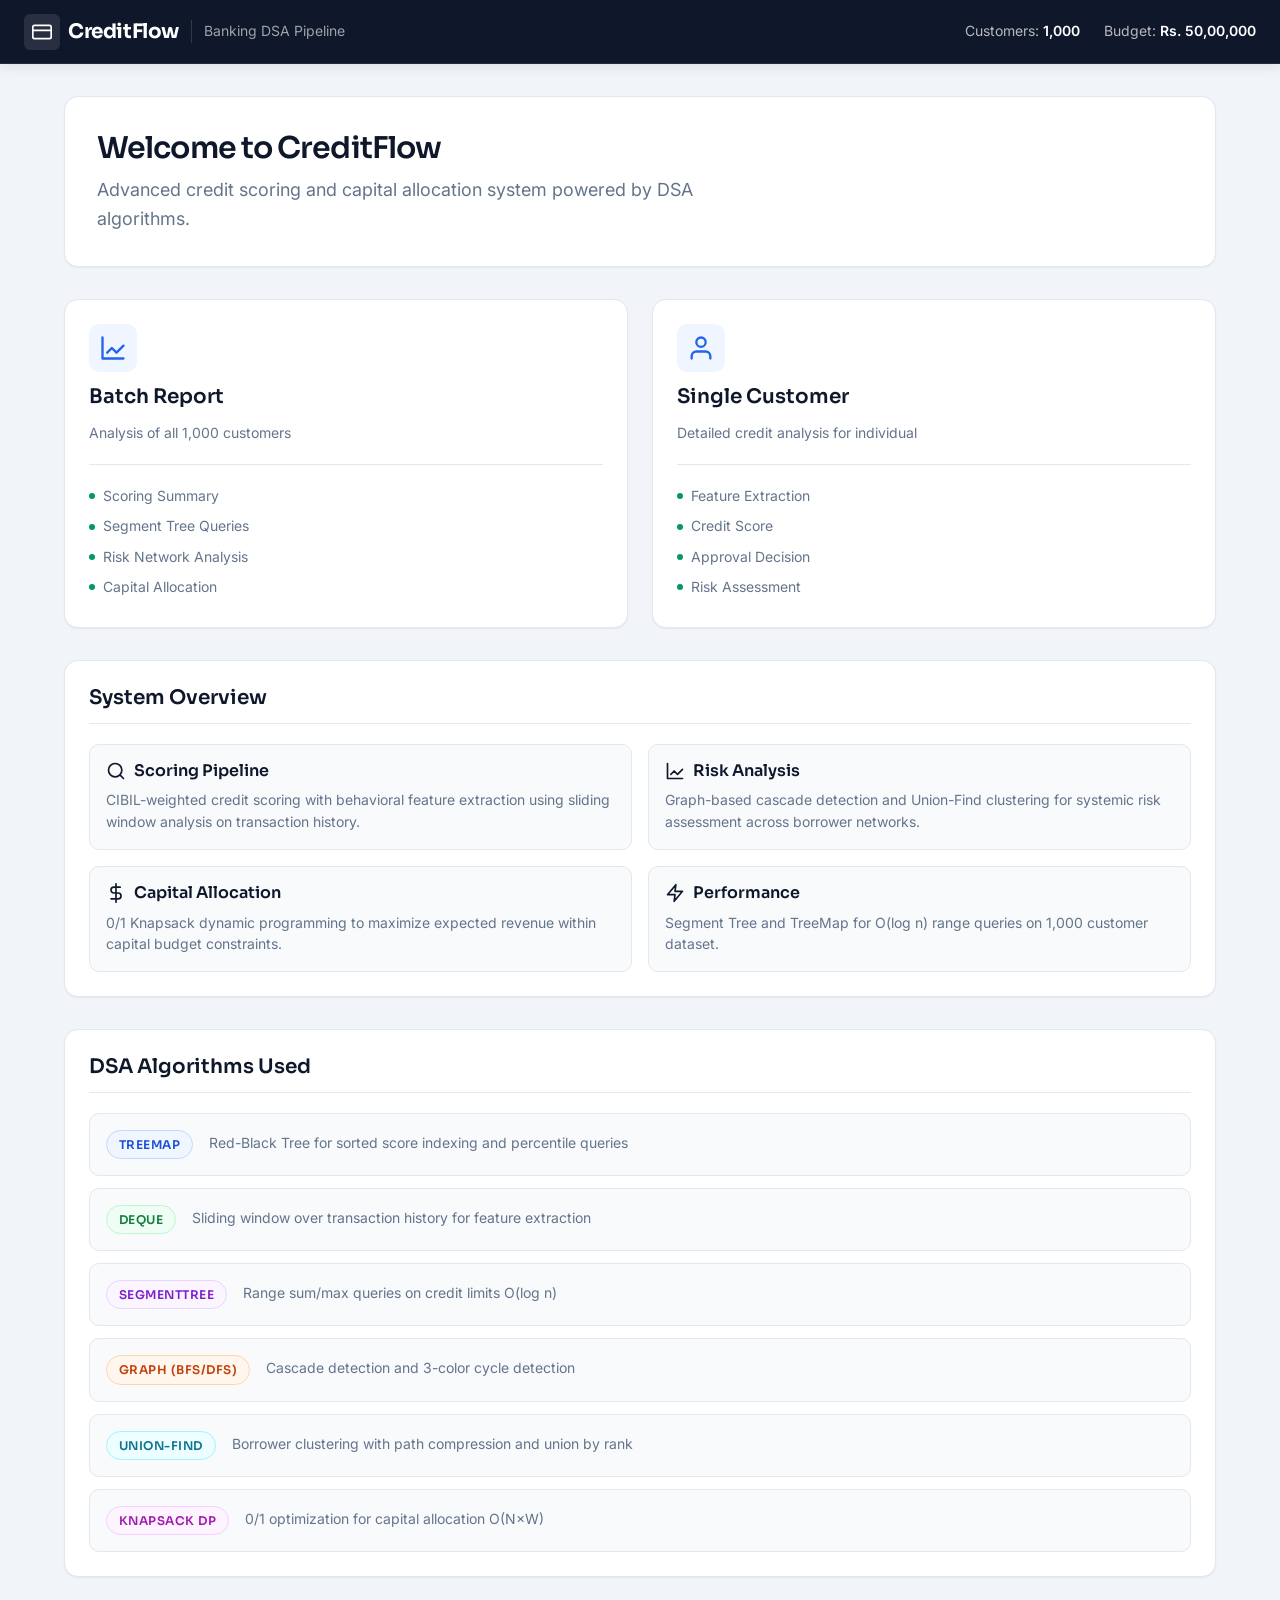
==== frontend/index.html @ 94871a27 "Add files via upload" ====
<!DOCTYPE html>
<html lang="en">
<head>
    <meta charset="UTF-8">
    <meta name="viewport" content="width=device-width, initial-scale=1.0">
    <title>CreditFlow - Banking DSA Pipeline</title>
    <link rel="stylesheet" href="style.css">
</head>
<body>
    <div class="navbar">
        <div class="navbar-brand">
            <h1>
                <span class="brand-icon" aria-hidden="true">
                    <svg class="icon" viewBox="0 0 24 24" fill="none" stroke="currentColor" stroke-width="2" stroke-linecap="round" stroke-linejoin="round"><rect x="1" y="4" width="22" height="16" rx="2"/><line x1="1" y1="10" x2="23" y2="10"/></svg>
                </span>
                CreditFlow
            </h1>
            <span class="subtitle">Banking DSA Pipeline</span>
        </div>
        <div class="navbar-stats">
            <span class="stat-item">Customers: <strong>1,000</strong></span>
            <span class="stat-item">Budget: <strong>Rs. 50,00,000</strong></span>
        </div>
    </div>

    <div class="main-container">
        <div class="dashboard">
            <div class="welcome-section">
                <h2>Welcome to CreditFlow</h2>
                <p>Advanced credit scoring and capital allocation system powered by DSA algorithms.</p>
            </div>

            <div class="menu-grid">
                <div class="menu-card" onclick="navigateTo('batch-report.html')">
                    <div class="menu-icon" aria-hidden="true">
                        <svg class="icon icon-lg" viewBox="0 0 24 24" fill="none" stroke="currentColor" stroke-width="2" stroke-linecap="round" stroke-linejoin="round"><path d="M3 3v18h18"/><path d="M7 16l4-4 4 4 6-6"/></svg>
                    </div>
                    <h3>Batch Report</h3>
                    <p>Analysis of all 1,000 customers</p>
                    <ul class="menu-features">
                        <li>Scoring Summary</li>
                        <li>Segment Tree Queries</li>
                        <li>Risk Network Analysis</li>
                        <li>Capital Allocation</li>
                    </ul>
                </div>

                <div class="menu-card" onclick="navigateTo('single-customer.html')">
                    <div class="menu-icon" aria-hidden="true">
                        <svg class="icon icon-lg" viewBox="0 0 24 24" fill="none" stroke="currentColor" stroke-width="2" stroke-linecap="round" stroke-linejoin="round"><path d="M20 21v-2a4 4 0 0 0-4-4H8a4 4 0 0 0-4 4v2"/><circle cx="12" cy="7" r="4"/></svg>
                    </div>
                    <h3>Single Customer</h3>
                    <p>Detailed credit analysis for individual</p>
                    <ul class="menu-features">
                        <li>Feature Extraction</li>
                        <li>Credit Score</li>
                        <li>Approval Decision</li>
                        <li>Risk Assessment</li>
                    </ul>
                </div>
            </div>

            <div class="info-section">
                <h3>System Overview</h3>
                <div class="info-grid">
                    <div class="info-box">
                        <h4>
                            <svg class="icon" viewBox="0 0 24 24" aria-hidden="true"><circle cx="11" cy="11" r="8"/><path d="m21 21-4.3-4.3"/></svg>
                            Scoring Pipeline
                        </h4>
                        <p>CIBIL-weighted credit scoring with behavioral feature extraction using sliding window analysis on transaction history.</p>
                    </div>
                    <div class="info-box">
                        <h4>
                            <svg class="icon" viewBox="0 0 24 24" aria-hidden="true"><path d="M3 3v18h18"/><path d="M7 16l4-4 4 4 6-6"/></svg>
                            Risk Analysis
                        </h4>
                        <p>Graph-based cascade detection and Union-Find clustering for systemic risk assessment across borrower networks.</p>
                    </div>
                    <div class="info-box">
                        <h4>
                            <svg class="icon" viewBox="0 0 24 24" aria-hidden="true"><line x1="12" y1="1" x2="12" y2="23"/><path d="M17 5H9.5a3.5 3.5 0 0 0 0 7h5a3.5 3.5 0 0 1 0 7H6"/></svg>
                            Capital Allocation
                        </h4>
                        <p>0/1 Knapsack dynamic programming to maximize expected revenue within capital budget constraints.</p>
                    </div>
                    <div class="info-box">
                        <h4>
                            <svg class="icon" viewBox="0 0 24 24" aria-hidden="true"><polygon points="13 2 3 14 12 14 11 22 21 10 12 10 13 2"/></svg>
                            Performance
                        </h4>
                        <p>Segment Tree and TreeMap for O(log n) range queries on 1,000 customer dataset.</p>
                    </div>
                </div>
            </div>

            <div class="dsa-section">
                <h3>DSA Algorithms Used</h3>
                <div class="dsa-list">
                    <div class="dsa-item">
                        <span class="dsa-tag">TreeMap</span>
                        <span>Red-Black Tree for sorted score indexing and percentile queries</span>
                    </div>
                    <div class="dsa-item">
                        <span class="dsa-tag">Deque</span>
                        <span>Sliding window over transaction history for feature extraction</span>
                    </div>
                    <div class="dsa-item">
                        <span class="dsa-tag">SegmentTree</span>
                        <span>Range sum/max queries on credit limits O(log n)</span>
                    </div>
                    <div class="dsa-item">
                        <span class="dsa-tag">Graph (BFS/DFS)</span>
                        <span>Cascade detection and 3-color cycle detection</span>
                    </div>
                    <div class="dsa-item">
                        <span class="dsa-tag">Union-Find</span>
                        <span>Borrower clustering with path compression and union by rank</span>
                    </div>
                    <div class="dsa-item">
                        <span class="dsa-tag">Knapsack DP</span>
                        <span>0/1 optimization for capital allocation O(N×W)</span>
                    </div>
                </div>
            </div>
        </div>
    </div>

    <script src="script.js"></script>
</body>
</html>
---- frontend/style.css ----
/* ============================================================
   CreditFlow Design System
   Typography: Sora (headings) + Inter (body)
   Grid: 4 / 8 px spacing scale
   ============================================================ */

@import url('https://fonts.googleapis.com/css2?family=Inter:wght@400;500;600&family=Sora:wght@500;600;700&display=swap');

/* ── Tokens ─────────────────────────────────────────────── */
:root {
    /* Chrome */
    --color-navy:        #0f172a;
    --color-navy-light:  #1e293b;
    --color-charcoal:    #334155;

    /* Surfaces */
    --color-bg:          #f1f5f9;
    --color-surface:     #ffffff;
    --color-surface-alt: #f8fafc;
    --color-border:      #e2e8f0;
    --color-border-strong: #cbd5e1;

    /* Text */
    --color-text:        #0f172a;
    --color-text-muted:  #64748b;
    --color-text-subtle: #94a3b8;

    /* Accent */
    --color-accent:      #2563eb;
    --color-accent-hover:#1d4ed8;
    --color-accent-soft: #eff6ff;

    /* Semantic — tiers */
    --tier-a:            #059669;
    --tier-a-bg:         #ecfdf5;
    --tier-a-border:     #6ee7b7;
    --tier-b:            #2563eb;
    --tier-b-bg:         #eff6ff;
    --tier-b-border:     #93c5fd;
    --tier-c:            #d97706;
    --tier-c-bg:         #fffbeb;
    --tier-c-border:     #fcd34d;
    --tier-rejected:     #dc2626;
    --tier-rejected-bg:  #fef2f2;
    --tier-rejected-border: #fca5a5;

    /* Status */
    --color-positive:    #059669;
    --color-negative:    #dc2626;
    --color-warning:     #d97706;

    /* Spacing (4px base) */
    --space-1:  4px;
    --space-2:  8px;
    --space-3:  12px;
    --space-4:  16px;
    --space-5:  20px;
    --space-6:  24px;
    --space-8:  32px;
    --space-10: 40px;
    --space-12: 48px;
    --space-16: 64px;

    /* Typography */
    --font-heading: 'Sora', system-ui, sans-serif;
    --font-body:    'Inter', system-ui, sans-serif;
    --text-xs:   0.75rem;
    --text-sm:   0.875rem;
    --text-base: 1rem;
    --text-lg:   1.125rem;
    --text-xl:   1.25rem;
    --text-2xl:  1.5rem;
    --text-3xl:  1.875rem;

    /* Elevation */
    --shadow-sm:  0 1px 2px rgba(15, 23, 42, 0.06);
    --shadow-md:  0 4px 12px rgba(15, 23, 42, 0.08);
    --shadow-lg:  0 8px 24px rgba(15, 23, 42, 0.10);

    /* Motion */
    --transition: 200ms ease;

    /* Layout */
    --navbar-height: 64px;
    --container-max: 1200px;
    --radius-sm: 6px;
    --radius-md: 10px;
    --radius-lg: 14px;
}

/* ── Reset & base ───────────────────────────────────────── */
*, *::before, *::after { box-sizing: border-box; }

html {
    font-size: 16px;
    -webkit-font-smoothing: antialiased;
}

body {
    margin: 0;
    font-family: var(--font-body);
    font-size: var(--text-base);
    line-height: 1.6;
    color: var(--color-text);
    background: var(--color-bg);
    min-height: 100vh;
}

h1, h2, h3, h4 {
    font-family: var(--font-heading);
    font-weight: 600;
    line-height: 1.3;
    margin: 0 0 var(--space-3);
    color: var(--color-text);
}

h2 { font-size: var(--text-2xl); }
h3 { font-size: var(--text-xl); }
h4 { font-size: var(--text-lg); }

p { margin: 0 0 var(--space-4); color: var(--color-text-muted); }

a { color: var(--color-accent); text-decoration: none; transition: color var(--transition); }
a:hover { color: var(--color-accent-hover); }

ul, ol { margin: 0; padding: 0; }

img, svg { display: block; max-width: 100%; }

/* ── Icons (inline SVG helper) ──────────────────────────── */
.icon {
    display: inline-flex;
    align-items: center;
    justify-content: center;
    flex-shrink: 0;
    width: 20px;
    height: 20px;
    stroke: currentColor;
    fill: none;
    stroke-width: 2;
    stroke-linecap: round;
    stroke-linejoin: round;
}

.icon-lg {
    width: 28px;
    height: 28px;
}

.icon-xl {
    width: 40px;
    height: 40px;
}

/* ── Navbar ─────────────────────────────────────────────── */
.navbar {
    position: sticky;
    top: 0;
    z-index: 100;
    display: flex;
    align-items: center;
    justify-content: space-between;
    gap: var(--space-4);
    height: var(--navbar-height);
    padding: 0 var(--space-6);
    background: var(--color-navy);
    border-bottom: 1px solid rgba(255, 255, 255, 0.08);
    box-shadow: var(--shadow-md);
}

.navbar-brand {
    display: flex;
    align-items: center;
    gap: var(--space-3);
}

.navbar-brand h1 {
    display: flex;
    align-items: center;
    gap: var(--space-2);
    margin: 0;
    font-size: var(--text-xl);
    font-weight: 700;
    color: #ffffff;
    letter-spacing: -0.02em;
}

.navbar-brand .brand-icon {
    display: flex;
    align-items: center;
    justify-content: center;
    width: 36px;
    height: 36px;
    background: rgba(255, 255, 255, 0.1);
    border-radius: var(--radius-sm);
    color: #ffffff;
}

.navbar-brand .subtitle {
    font-size: var(--text-sm);
    color: rgba(255, 255, 255, 0.6);
    font-weight: 400;
    padding-left: var(--space-3);
    border-left: 1px solid rgba(255, 255, 255, 0.15);
}

.navbar-stats {
    display: flex;
    gap: var(--space-6);
}

.stat-item {
    font-size: var(--text-sm);
    color: rgba(255, 255, 255, 0.7);
}

.stat-item strong {
    color: #ffffff;
    font-weight: 600;
}

.navbar-actions {
    display: flex;
    align-items: center;
    gap: var(--space-2);
}

/* ── Buttons ────────────────────────────────────────────── */
.btn-back,
.btn-search,
.btn-download,
.btn-close-result,
.id-tag {
    font-family: var(--font-body);
    font-size: var(--text-sm);
    font-weight: 500;
    cursor: pointer;
    border: none;
    border-radius: var(--radius-sm);
    transition: background var(--transition), color var(--transition),
                border-color var(--transition), box-shadow var(--transition),
                transform var(--transition);
}

.btn-back {
    display: inline-flex;
    align-items: center;
    gap: var(--space-2);
    padding: var(--space-2) var(--space-4);
    background: rgba(255, 255, 255, 0.08);
    color: rgba(255, 255, 255, 0.9);
    border: 1px solid rgba(255, 255, 255, 0.12);
}

.btn-back:hover {
    background: rgba(255, 255, 255, 0.14);
    color: #ffffff;
}

.btn-search {
    padding: var(--space-3) var(--space-6);
    background: var(--color-accent);
    color: #ffffff;
    white-space: nowrap;
}

.btn-search:hover {
    background: var(--color-accent-hover);
    box-shadow: var(--shadow-sm);
}

.btn-search:focus-visible {
    outline: 2px solid var(--color-accent);
    outline-offset: 2px;
}

.btn-download {
    display: flex;
    align-items: center;
    justify-content: center;
    gap: var(--space-2);
    width: 100%;
    max-width: 360px;
    margin: var(--space-8) auto 0;
    padding: var(--space-4) var(--space-6);
    background: var(--color-navy);
    color: #ffffff;
    font-size: var(--text-base);
    border-radius: var(--radius-md);
}

.btn-download:hover {
    background: var(--color-navy-light);
    box-shadow: var(--shadow-md);
}

.btn-close-result {
    padding: var(--space-2) var(--space-4);
    background: var(--color-surface-alt);
    color: var(--color-text-muted);
    border: 1px solid var(--color-border);
    margin-bottom: var(--space-3);
}

.btn-close-result:hover {
    background: var(--tier-rejected-bg);
    color: var(--tier-rejected);
    border-color: var(--tier-rejected-border);
}

/* ── Layout ─────────────────────────────────────────────── */
.main-container {
    max-width: var(--container-max);
    margin: 0 auto;
    padding: var(--space-8) var(--space-6) var(--space-12);
}

.dashboard {
    display: flex;
    flex-direction: column;
    gap: var(--space-8);
}

/* ── Welcome ────────────────────────────────────────────── */
.welcome-section {
    padding: var(--space-8);
    background: var(--color-surface);
    border: 1px solid var(--color-border);
    border-radius: var(--radius-lg);
    box-shadow: var(--shadow-sm);
}

.welcome-section h2 {
    font-size: var(--text-3xl);
    margin-bottom: var(--space-2);
    letter-spacing: -0.03em;
}

.welcome-section p {
    font-size: var(--text-lg);
    margin: 0;
    max-width: 640px;
}

/* ── Menu cards ─────────────────────────────────────────── */
.menu-grid {
    display: grid;
    grid-template-columns: repeat(2, 1fr);
    gap: var(--space-6);
}

.menu-card {
    display: flex;
    flex-direction: column;
    gap: var(--space-3);
    padding: var(--space-6);
    background: var(--color-surface);
    border: 1px solid var(--color-border);
    border-radius: var(--radius-lg);
    box-shadow: var(--shadow-sm);
    cursor: pointer;
    transition: border-color var(--transition), box-shadow var(--transition),
                transform var(--transition);
}

.menu-card:hover {
    border-color: var(--color-accent);
    box-shadow: var(--shadow-lg);
    transform: translateY(-2px);
}

.menu-card:active {
    transform: translateY(0);
}

.menu-icon {
    display: flex;
    align-items: center;
    justify-content: center;
    width: 48px;
    height: 48px;
    background: var(--color-accent-soft);
    color: var(--color-accent);
    border-radius: var(--radius-md);
}

.menu-card h3 {
    margin: 0;
    font-size: var(--text-xl);
}

.menu-card > p {
    margin: 0;
    font-size: var(--text-sm);
}

.menu-features {
    list-style: none;
    margin-top: var(--space-2);
    padding-top: var(--space-4);
    border-top: 1px solid var(--color-border);
}

.menu-features li {
    font-size: var(--text-sm);
    color: var(--color-text-muted);
    padding: var(--space-1) 0;
    display: flex;
    align-items: center;
    gap: var(--space-2);
}

.menu-features li::before {
    content: '';
    width: 6px;
    height: 6px;
    border-radius: 50%;
    background: var(--color-positive);
    flex-shrink: 0;
}

/* ── Info sections ──────────────────────────────────────── */
.info-section,
.dsa-section,
.lookup-info,
.criteria-section,
.scoring-formula {
    padding: var(--space-6);
    background: var(--color-surface);
    border: 1px solid var(--color-border);
    border-radius: var(--radius-lg);
    box-shadow: var(--shadow-sm);
}

.info-section h3,
.dsa-section h3,
.criteria-section h3,
.scoring-formula h3,
.lookup-section h2 {
    margin-bottom: var(--space-5);
    padding-bottom: var(--space-3);
    border-bottom: 1px solid var(--color-border);
}

.info-grid {
    display: grid;
    grid-template-columns: repeat(2, 1fr);
    gap: var(--space-4);
}

.info-box,
.info-item {
    padding: var(--space-4);
    background: var(--color-surface-alt);
    border: 1px solid var(--color-border);
    border-radius: var(--radius-md);
    transition: border-color var(--transition);
}

.info-box:hover,
.info-item:hover {
    border-color: var(--color-border-strong);
}

.info-box h4,
.info-item h4 {
    display: flex;
    align-items: center;
    gap: var(--space-2);
    margin-bottom: var(--space-2);
    font-size: var(--text-base);
}

.info-box p,
.info-item p {
    font-size: var(--text-sm);
    margin: 0;
    line-height: 1.55;
}

/* ── DSA tags / chips ───────────────────────────────────── */
.dsa-list {
    display: flex;
    flex-direction: column;
    gap: var(--space-3);
}

.dsa-item {
    display: flex;
    align-items: flex-start;
    gap: var(--space-4);
    padding: var(--space-4);
    background: var(--color-surface-alt);
    border: 1px solid var(--color-border);
    border-radius: var(--radius-md);
    transition: border-color var(--transition), background var(--transition);
}

.dsa-item:hover {
    background: var(--color-surface);
    border-color: var(--color-border-strong);
}

.dsa-tag {
    flex-shrink: 0;
    display: inline-flex;
    align-items: center;
    padding: var(--space-1) var(--space-3);
    font-family: var(--font-heading);
    font-size: var(--text-xs);
    font-weight: 600;
    letter-spacing: 0.04em;
    text-transform: uppercase;
    border-radius: 999px;
    border: 1px solid transparent;
}

/* Category colors per algorithm type */
.dsa-item:nth-child(1) .dsa-tag { background: #eff6ff; color: #1d4ed8; border-color: #bfdbfe; }
.dsa-item:nth-child(2) .dsa-tag { background: #f0fdf4; color: #15803d; border-color: #bbf7d0; }
.dsa-item:nth-child(3) .dsa-tag { background: #faf5ff; color: #7e22ce; border-color: #e9d5ff; }
.dsa-item:nth-child(4) .dsa-tag { background: #fff7ed; color: #c2410c; border-color: #fed7aa; }
.dsa-item:nth-child(5) .dsa-tag { background: #ecfeff; color: #0e7490; border-color: #a5f3fc; }
.dsa-item:nth-child(6) .dsa-tag { background: #fdf4ff; color: #a21caf; border-color: #f5d0fe; }

.dsa-item > span:last-child {
    font-size: var(--text-sm);
    color: var(--color-text-muted);
    line-height: 1.5;
    padding-top: 2px;
}

/* ── Single customer — search ───────────────────────────── */
.lookup-container {
    display: flex;
    flex-direction: column;
    gap: var(--space-8);
}

.lookup-section {
    padding: var(--space-6);
    background: var(--color-surface);
    border: 1px solid var(--color-border);
    border-radius: var(--radius-lg);
    box-shadow: var(--shadow-sm);
}

.lookup-box {
    display: flex;
    flex-direction: column;
    gap: var(--space-5);
}

.input-group {
    display: flex;
    gap: var(--space-2);
    padding: var(--space-1);
    background: var(--color-surface-alt);
    border: 1px solid var(--color-border);
    border-radius: var(--radius-md);
    transition: border-color var(--transition), box-shadow var(--transition);
}

.input-group:focus-within {
    border-color: var(--color-accent);
    box-shadow: 0 0 0 3px rgba(37, 99, 235, 0.12);
}

.input-group.input-error {
    border-color: var(--tier-rejected);
    box-shadow: 0 0 0 3px rgba(220, 38, 38, 0.10);
}

.input-field {
    flex: 1;
    padding: var(--space-3) var(--space-4);
    font-family: var(--font-body);
    font-size: var(--text-base);
    color: var(--color-text);
    background: transparent;
    border: none;
    outline: none;
}

.input-field::placeholder {
    color: var(--color-text-subtle);
}

.sample-ids p {
    margin: 0 0 var(--space-2);
    font-size: var(--text-sm);
    font-weight: 500;
    color: var(--color-text-muted);
}

.id-tags {
    display: flex;
    flex-wrap: wrap;
    gap: var(--space-2);
}

.id-tag {
    padding: var(--space-1) var(--space-3);
    background: var(--color-surface);
    color: var(--color-accent);
    border: 1px solid var(--color-border);
}

.id-tag:hover {
    background: var(--color-accent-soft);
    border-color: var(--tier-b-border);
}

.id-tag:focus-visible {
    outline: 2px solid var(--color-accent);
    outline-offset: 2px;
}

/* Inline validation messages */
.validation-message {
    display: none;
    align-items: flex-start;
    gap: var(--space-2);
    padding: var(--space-3) var(--space-4);
    font-size: var(--text-sm);
    border-radius: var(--radius-sm);
    line-height: 1.45;
}

.validation-message.is-visible {
    display: flex;
}

.validation-message.error {
    background: var(--tier-rejected-bg);
    color: #991b1b;
    border: 1px solid var(--tier-rejected-border);
}

.validation-message.info {
    background: var(--color-accent-soft);
    color: #1e40af;
    border: 1px solid var(--tier-b-border);
}

/* Empty / not-found state */
.empty-state {
    display: none;
    flex-direction: column;
    align-items: center;
    text-align: center;
    gap: var(--space-3);
    padding: var(--space-10) var(--space-6);
    background: var(--color-surface-alt);
    border: 1px dashed var(--color-border-strong);
    border-radius: var(--radius-lg);
}

.empty-state.is-visible {
    display: flex;
}

.empty-state-icon {
    display: flex;
    align-items: center;
    justify-content: center;
    width: 56px;
    height: 56px;
    background: var(--color-surface);
    border: 1px solid var(--color-border);
    border-radius: 50%;
    color: var(--color-text-subtle);
}

.empty-state h4 {
    margin: 0;
    color: var(--color-text);
}

.empty-state p {
    margin: 0;
    max-width: 360px;
    font-size: var(--text-sm);
}

.result-container {
    padding: var(--space-4);
    background: var(--color-surface);
    border: 1px solid var(--color-border);
    border-radius: var(--radius-lg);
}

.report-frame {
    width: 100%;
    height: 600px;
    border: 1px solid var(--color-border);
    border-radius: var(--radius-md);
}

/* ── Criteria boxes ─────────────────────────────────────── */
.criteria-grid {
    display: grid;
    grid-template-columns: repeat(4, 1fr);
    gap: var(--space-4);
}

.criteria-box {
    padding: var(--space-4);
    border-radius: var(--radius-md);
    border: 1px solid var(--color-border);
    border-top-width: 3px;
}

.criteria-box h4 {
    margin-bottom: var(--space-3);
    font-size: var(--text-sm);
}

.criteria-box ul {
    list-style: none;
}

.criteria-box li {
    font-size: var(--text-sm);
    color: var(--color-text-muted);
    padding: var(--space-1) 0;
    border-bottom: 1px solid var(--color-border);
}

.criteria-box li:last-child { border-bottom: none; }

.tier-a-criteria { border-top-color: var(--tier-a); background: var(--tier-a-bg); }
.tier-b-criteria { border-top-color: var(--tier-b); background: var(--tier-b-bg); }
.tier-c-criteria { border-top-color: var(--tier-c); background: var(--tier-c-bg); }
.reject-criteria { border-top-color: var(--tier-rejected); background: var(--tier-rejected-bg); }

/* ── Formula box ────────────────────────────────────────── */
.formula-box {
    display: flex;
    flex-direction: column;
    gap: var(--space-2);
}

.formula-row {
    display: flex;
    justify-content: space-between;
    align-items: center;
    gap: var(--space-4);
    padding: var(--space-3) var(--space-4);
    background: var(--color-surface-alt);
    border: 1px solid var(--color-border);
    border-radius: var(--radius-sm);
    font-size: var(--text-sm);
}

.formula-row.final {
    background: var(--color-navy);
    border-color: var(--color-navy);
    color: #ffffff;
    margin-top: var(--space-2);
}

.formula-row.final .formula-detail { color: rgba(255,255,255,0.8); }

.formula-component strong { color: var(--color-text); }
.formula-row.final .formula-component strong { color: #ffffff; }

.formula-detail {
    color: var(--color-text-muted);
    font-family: 'SF Mono', 'Consolas', monospace;
    font-size: var(--text-xs);
    text-align: right;
}

/* ── Tier utility classes ─────────────────────────────────── */
.tier-a, .band-tier.tier-a { color: var(--tier-a); }
.tier-b, .band-tier.tier-b { color: var(--tier-b); }
.tier-c, .band-tier.tier-c { color: var(--tier-c); }
.tier-rejected, .band-tier.tier-rejected { color: var(--tier-rejected); }

.band-tier {
    display: inline-flex;
    align-items: center;
    padding: var(--space-1) var(--space-3);
    font-family: var(--font-heading);
    font-size: var(--text-sm);
    font-weight: 600;
    border-radius: 999px;
}

.band-tier.tier-a { background: var(--tier-a-bg); border: 1px solid var(--tier-a-border); }
.band-tier.tier-b { background: var(--tier-b-bg); border: 1px solid var(--tier-b-border); }
.band-tier.tier-c { background: var(--tier-c-bg); border: 1px solid var(--tier-c-border); }

/* ── Report sections (shared) ───────────────────────────── */
.report-container,
.credit-analysis-container {
    display: flex;
    flex-direction: column;
    gap: var(--space-6);
}

.report-section {
    padding: var(--space-6);
    background: var(--color-surface);
    border: 1px solid var(--color-border);
    border-radius: var(--radius-lg);
    box-shadow: var(--shadow-sm);
}

.section-title {
    display: flex;
    align-items: center;
    gap: var(--space-2);
    margin-bottom: var(--space-5);
    font-size: var(--text-lg);
    font-weight: 600;
    letter-spacing: 0.01em;
    text-transform: none;
}

.report-header {
    padding: var(--space-6) var(--space-8);
    background: linear-gradient(135deg, var(--color-navy) 0%, var(--color-navy-light) 100%);
    border-radius: var(--radius-lg);
    color: #ffffff;
    box-shadow: var(--shadow-md);
}

.report-header h2 {
    color: #ffffff;
    font-size: var(--text-2xl);
    letter-spacing: 0.06em;
    margin-bottom: var(--space-4);
}

.customer-info {
    display: flex;
    flex-wrap: wrap;
    align-items: center;
    gap: var(--space-4);
}

.customer-name {
    font-family: var(--font-heading);
    font-size: var(--text-xl);
    font-weight: 600;
}

.customer-id {
    font-size: var(--text-sm);
    color: rgba(255, 255, 255, 0.65);
    padding: var(--space-1) var(--space-3);
    background: rgba(255, 255, 255, 0.1);
    border-radius: 999px;
}

/* ── Profile grid ───────────────────────────────────────── */
.profile-grid {
    display: grid;
    grid-template-columns: repeat(3, 1fr);
    gap: var(--space-4);
}

.profile-item {
    display: flex;
    flex-direction: column;
    gap: var(--space-1);
    padding: var(--space-4);
    background: var(--color-surface-alt);
    border: 1px solid var(--color-border);
    border-radius: var(--radius-md);
}

.profile-label {
    font-size: var(--text-xs);
    font-weight: 500;
    text-transform: uppercase;
    letter-spacing: 0.05em;
    color: var(--color-text-subtle);
}

.profile-value {
    font-family: var(--font-heading);
    font-size: var(--text-lg);
    font-weight: 600;
    color: var(--color-text);
}

.profile-good { color: var(--color-positive); }

/* ── Feature cards ──────────────────────────────────────── */
.features-grid {
    display: grid;
    grid-template-columns: repeat(4, 1fr);
    gap: var(--space-4);
}

.feature-card {
    display: flex;
    flex-direction: column;
    gap: var(--space-1);
    padding: var(--space-4);
    background: var(--color-surface-alt);
    border: 1px solid var(--color-border);
    border-radius: var(--radius-md);
    transition: border-color var(--transition), box-shadow var(--transition);
}

.feature-card:hover {
    border-color: var(--color-border-strong);
    box-shadow: var(--shadow-sm);
}

.feature-icon {
    font-size: var(--text-xl);
    margin-bottom: var(--space-1);
    color: var(--color-accent);
}

.feature-name {
    font-size: var(--text-xs);
    font-weight: 500;
    text-transform: uppercase;
    letter-spacing: 0.04em;
    color: var(--color-text-subtle);
}

.feature-value {
    font-family: var(--font-heading);
    font-size: var(--text-lg);
    font-weight: 600;
    color: var(--color-text);
}

.feature-detail {
    font-size: var(--text-xs);
    color: var(--color-text-subtle);
}

/* ── Score breakdown ────────────────────────────────────── */
.score-breakdown {
    display: flex;
    flex-direction: column;
    gap: var(--space-4);
}

.breakdown-item {
    display: grid;
    grid-template-columns: 180px 1fr auto;
    align-items: center;
    gap: var(--space-4);
    padding: var(--space-3) var(--space-4);
    background: var(--color-surface-alt);
    border: 1px solid var(--color-border);
    border-radius: var(--radius-md);
}

.breakdown-name {
    font-weight: 500;
    font-size: var(--text-sm);
}

.breakdown-weight {
    font-size: var(--text-xs);
    color: var(--color-text-subtle);
    margin-left: var(--space-1);
}

.breakdown-bar {
    height: 8px;
    background: var(--color-border);
    border-radius: 999px;
    overflow: hidden;
}

.breakdown-fill {
    height: 100%;
    background: linear-gradient(90deg, var(--color-accent), #60a5fa);
    border-radius: 999px;
    transition: width 600ms ease;
}

.breakdown-right {
    display: flex;
    flex-direction: column;
    align-items: flex-end;
    min-width: 160px;
}

.breakdown-points {
    font-family: var(--font-heading);
    font-weight: 700;
    font-size: var(--text-base);
    color: var(--color-text);
}

.breakdown-label {
    font-size: var(--text-xs);
    color: var(--color-text-muted);
    text-align: right;
}

.breakdown-total,
.breakdown-percentile,
.breakdown-band {
    display: flex;
    align-items: center;
    justify-content: space-between;
    gap: var(--space-4);
    padding: var(--space-4);
    border-radius: var(--radius-md);
    font-size: var(--text-sm);
    font-weight: 500;
}

.breakdown-total {
    background: var(--color-navy);
    color: #ffffff;
    margin-top: var(--space-2);
}

.total-score {
    font-family: var(--font-heading);
    font-size: var(--text-2xl);
    font-weight: 700;
}

.breakdown-percentile {
    background: var(--color-surface-alt);
    border: 1px solid var(--color-border);
}

.percentile-value {
    font-family: var(--font-heading);
    font-size: var(--text-xl);
    font-weight: 700;
    color: var(--color-accent);
}

.percentile-label {
    font-size: var(--text-xs);
    color: var(--color-text-muted);
}

.breakdown-band {
    background: var(--tier-b-bg);
    border: 1px solid var(--tier-b-border);
}

/* ── Decision box ───────────────────────────────────────── */
.decision-box {
    padding: var(--space-6);
    border-radius: var(--radius-md);
    border: 1px solid var(--color-border);
}

.decision-box.approved {
    background: var(--tier-a-bg);
    border-color: var(--tier-a-border);
}

.decision-box.rejected {
    background: var(--tier-rejected-bg);
    border-color: var(--tier-rejected-border);
}

.decision-badge {
    display: inline-flex;
    align-items: center;
    gap: var(--space-2);
    padding: var(--space-2) var(--space-4);
    margin-bottom: var(--space-5);
    font-family: var(--font-heading);
    font-size: var(--text-sm);
    font-weight: 700;
    letter-spacing: 0.06em;
    border-radius: 999px;
    background: var(--tier-a);
    color: #ffffff;
}

.decision-box.rejected .decision-badge {
    background: var(--tier-rejected);
}

.decision-details {
    display: flex;
    flex-direction: column;
    gap: var(--space-3);
}

.decision-row {
    display: flex;
    flex-wrap: wrap;
    align-items: baseline;
    gap: var(--space-2) var(--space-4);
    padding: var(--space-3) 0;
    border-bottom: 1px solid rgba(0, 0, 0, 0.06);
    font-size: var(--text-sm);
}

.decision-row:last-child { border-bottom: none; }

.decision-row span:first-child {
    flex: 1;
    min-width: 180px;
    color: var(--color-text-muted);
}

.decision-row strong {
    font-family: var(--font-heading);
    font-size: var(--text-base);
}

.decision-row .detail {
    width: 100%;
    font-size: var(--text-xs);
    color: var(--color-text-subtle);
    padding-left: 0;
}

/* ── Risk flags ─────────────────────────────────────────── */
.risk-flags {
    display: flex;
    flex-direction: column;
    gap: var(--space-3);
}

.risk-flag {
    display: flex;
    align-items: flex-start;
    gap: var(--space-3);
    padding: var(--space-4);
    border-radius: var(--radius-md);
    font-size: var(--text-sm);
    border: 1px solid var(--color-border);
}

.risk-flag.ok {
    background: var(--tier-a-bg);
    border-color: var(--tier-a-border);
    color: #065f46;
}

.risk-flag.warn {
    background: var(--tier-c-bg);
    border-color: var(--tier-c-border);
    color: #92400e;
}

.risk-flag.danger {
    background: var(--tier-rejected-bg);
    border-color: var(--tier-rejected-border);
    color: #991b1b;
}

.flag-icon {
    font-weight: 700;
    flex-shrink: 0;
}

/* ── Comparison ─────────────────────────────────────────── */
.comparison-grid {
    display: grid;
    grid-template-columns: repeat(2, 1fr);
    gap: var(--space-6);
}

.comparison-item {
    display: flex;
    flex-direction: column;
    gap: var(--space-3);
    padding: var(--space-4);
    background: var(--color-surface-alt);
    border: 1px solid var(--color-border);
    border-radius: var(--radius-md);
}

.comp-label {
    font-size: var(--text-sm);
    font-weight: 500;
    color: var(--color-text-muted);
}

.comp-visual {
    display: flex;
    align-items: center;
    gap: var(--space-4);
}

.percentile-bar {
    flex: 1;
    position: relative;
    height: 10px;
    background: var(--color-border);
    border-radius: 999px;
}

.percentile-marker {
    position: absolute;
    top: 50%;
    transform: translate(-50%, -50%);
    width: 16px;
    height: 16px;
    background: var(--color-accent);
    border: 2px solid #ffffff;
    border-radius: 50%;
    box-shadow: var(--shadow-sm);
}

.comp-value {
    font-family: var(--font-heading);
    font-size: var(--text-xl);
    font-weight: 700;
    color: var(--color-accent);
    min-width: 64px;
}

.comp-detail {
    font-size: var(--text-xs);
    color: var(--color-text-subtle);
}

.score-comparison {
    display: flex;
    align-items: center;
    gap: var(--space-4);
}

.score-box {
    flex: 1;
    text-align: center;
    padding: var(--space-4);
    border-radius: var(--radius-md);
    font-size: var(--text-sm);
    color: var(--color-text-muted);
}

.score-box strong {
    display: block;
    font-family: var(--font-heading);
    font-size: var(--text-2xl);
    font-weight: 700;
    margin-top: var(--space-1);
}

.your-score {
    background: var(--tier-b-bg);
    border: 1px solid var(--tier-b-border);
}

.your-score strong { color: var(--tier-b); }

.avg-score {
    background: var(--color-surface-alt);
    border: 1px solid var(--color-border);
}

.avg-score strong { color: var(--color-text-muted); }

.score-diff {
    font-family: var(--font-heading);
    font-weight: 700;
    font-size: var(--text-sm);
    padding: var(--space-2) var(--space-3);
    border-radius: 999px;
}

.score-diff.positive {
    background: var(--tier-a-bg);
    color: var(--tier-a);
}

.score-diff.negative {
    background: var(--tier-rejected-bg);
    color: var(--tier-rejected);
}

/* ── Transaction summary ────────────────────────────────── */
.transaction-summary {
    display: grid;
    grid-template-columns: repeat(5, 1fr);
    gap: var(--space-4);
    margin-bottom: var(--space-6);
}

.txn-stat {
    display: flex;
    flex-direction: column;
    gap: var(--space-1);
    padding: var(--space-4);
    background: var(--color-surface-alt);
    border: 1px solid var(--color-border);
    border-radius: var(--radius-md);
    text-align: center;
}

.txn-label {
    font-size: var(--text-xs);
    font-weight: 500;
    text-transform: uppercase;
    letter-spacing: 0.04em;
    color: var(--color-text-subtle);
}

.txn-value {
    font-family: var(--font-heading);
    font-size: var(--text-lg);
    font-weight: 600;
}

/* ── Recommendations & steps ──────────────────────────────── */
.recommendation-list {
    display: flex;
    flex-direction: column;
    gap: var(--space-3);
}

.recommendation-item {
    display: flex;
    align-items: flex-start;
    gap: var(--space-3);
    padding: var(--space-4);
    border-radius: var(--radius-md);
    font-size: var(--text-sm);
    border: 1px solid var(--color-border);
    line-height: 1.55;
}

.recommendation-item.positive {
    background: var(--tier-a-bg);
    border-color: var(--tier-a-border);
}

.recommendation-item.neutral {
    background: var(--color-surface-alt);
}

.recommendation-item.negative {
    background: var(--tier-rejected-bg);
    border-color: var(--tier-rejected-border);
}

.rec-icon {
    flex-shrink: 0;
    font-weight: 700;
    width: 20px;
    text-align: center;
}

.steps-box {
    padding: var(--space-4);
    background: var(--color-surface-alt);
    border: 1px solid var(--color-border);
    border-radius: var(--radius-md);
}

.steps-list {
    padding-left: var(--space-6);
}

.steps-list li {
    padding: var(--space-2) 0;
    font-size: var(--text-sm);
    color: var(--color-text-muted);
}

.steps-list strong {
    color: var(--color-text);
}

/* ── Batch report — KPI cards ───────────────────────────── */
.summary-grid {
    display: grid;
    grid-template-columns: repeat(4, 1fr);
    gap: var(--space-4);
    margin-bottom: var(--space-6);
}

.metric-card {
    display: flex;
    flex-direction: column;
    gap: var(--space-2);
    padding: var(--space-5);
    background: var(--color-surface-alt);
    border: 1px solid var(--color-border);
    border-radius: var(--radius-md);
    transition: box-shadow var(--transition);
}

.metric-card:hover {
    box-shadow: var(--shadow-sm);
}

.metric-card.positive { border-top: 3px solid var(--tier-a); }
.metric-card.negative { border-top: 3px solid var(--tier-rejected); }
.metric-card.neutral    { border-top: 3px solid var(--tier-b); }

.metric-value {
    font-family: var(--font-heading);
    font-size: var(--text-3xl);
    font-weight: 700;
    letter-spacing: -0.02em;
    line-height: 1.1;
}

.metric-card.positive .metric-value { color: var(--tier-a); }
.metric-card.negative .metric-value { color: var(--tier-rejected); }
.metric-card.neutral  .metric-value { color: var(--tier-b); }

.metric-label {
    font-size: var(--text-sm);
    font-weight: 500;
    color: var(--color-text-muted);
}

.metric-bar {
    height: 4px;
    background: var(--color-charcoal);
    border-radius: 999px;
    margin-top: var(--space-2);
    max-width: 100%;
    transition: width var(--transition);
}

.metric-card.positive .metric-bar { background: var(--tier-a); }
.metric-card.negative .metric-bar { background: var(--tier-rejected); }
.metric-card.neutral  .metric-bar { background: var(--tier-b); }

.progress-fill.available-fill {
    background: var(--color-border-strong);
}

.summary-details {
    margin-top: var(--space-4);
}

.detail-box {
    padding: var(--space-5);
    background: var(--color-surface-alt);
    border: 1px solid var(--color-border);
    border-radius: var(--radius-md);
}

.detail-box h4 {
    margin-bottom: var(--space-4);
    font-size: var(--text-base);
}

.detail-row {
    display: flex;
    justify-content: space-between;
    align-items: center;
    padding: var(--space-3) 0;
    border-bottom: 1px solid var(--color-border);
    font-size: var(--text-sm);
}

.detail-row:last-child { border-bottom: none; }

.detail-row span { color: var(--color-text-muted); }

.detail-row strong {
    font-family: var(--font-heading);
    font-weight: 600;
}

/* ── Tier cards ─────────────────────────────────────────── */
.tier-grid {
    display: grid;
    grid-template-columns: repeat(4, 1fr);
    gap: var(--space-4);
}

.tier-card {
    padding: var(--space-5);
    border-radius: var(--radius-md);
    border: 1px solid var(--color-border);
    border-top-width: 4px;
    transition: box-shadow var(--transition), transform var(--transition);
}

.tier-card:hover {
    box-shadow: var(--shadow-md);
    transform: translateY(-2px);
}

.tier-card.tier-a       { border-top-color: var(--tier-a);       background: var(--tier-a-bg); }
.tier-card.tier-b       { border-top-color: var(--tier-b);       background: var(--tier-b-bg); }
.tier-card.tier-c       { border-top-color: var(--tier-c);       background: var(--tier-c-bg); }
.tier-card.tier-rejected{ border-top-color: var(--tier-rejected); background: var(--tier-rejected-bg); }

.tier-label {
    font-size: var(--text-xs);
    font-weight: 600;
    text-transform: uppercase;
    letter-spacing: 0.05em;
    color: var(--color-text-muted);
    margin-bottom: var(--space-2);
}

.tier-count {
    font-family: var(--font-heading);
    font-size: var(--text-3xl);
    font-weight: 700;
    line-height: 1;
    margin-bottom: var(--space-3);
}

.tier-card.tier-a .tier-count       { color: var(--tier-a); }
.tier-card.tier-b .tier-count       { color: var(--tier-b); }
.tier-card.tier-c .tier-count       { color: var(--tier-c); }
.tier-card.tier-rejected .tier-count{ color: var(--tier-rejected); }

.tier-details {
    display: flex;
    flex-direction: column;
    gap: var(--space-1);
    font-size: var(--text-xs);
    color: var(--color-text-muted);
    margin-bottom: var(--space-3);
}

.tier-exposure {
    font-size: var(--text-sm);
    font-weight: 500;
    padding-top: var(--space-3);
    border-top: 1px solid rgba(0, 0, 0, 0.06);
}

/* ── Tables ─────────────────────────────────────────────── */
.queries-table {
    overflow-x: auto;
    margin-bottom: var(--space-6);
    border: 1px solid var(--color-border);
    border-radius: var(--radius-md);
}

.queries-table table,
.allocation-details table {
    width: 100%;
    border-collapse: collapse;
    font-size: var(--text-sm);
}

.queries-table thead,
.allocation-details thead {
    background: var(--color-surface-alt);
}

.queries-table th,
.allocation-details th {
    padding: var(--space-3) var(--space-4);
    text-align: left;
    font-size: var(--text-xs);
    font-weight: 600;
    text-transform: uppercase;
    letter-spacing: 0.05em;
    color: var(--color-text-muted);
    border-bottom: 1px solid var(--color-border);
}

.queries-table td,
.allocation-details td {
    padding: var(--space-4);
    border-bottom: 1px solid var(--color-border);
    color: var(--color-text);
}

.queries-table tbody tr:last-child td,
.allocation-details tr:last-child td {
    border-bottom: none;
}

.queries-table tbody tr {
    transition: background var(--transition);
}

.queries-table tbody tr:hover {
    background: var(--color-surface-alt);
}

.tier-a-row       { border-left: 3px solid var(--tier-a); }
.tier-b-row       { border-left: 3px solid var(--tier-b); }
.tier-c-row       { border-left: 3px solid var(--tier-c); }
.rejected-row     { border-left: 3px solid var(--tier-rejected); }

/* ── Rejection grid ─────────────────────────────────────── */
.rejection-grid {
    display: grid;
    grid-template-columns: repeat(4, 1fr);
    gap: var(--space-4);
    margin-bottom: var(--space-6);
}

.rejection-item {
    padding: var(--space-5);
    background: var(--tier-rejected-bg);
    border: 1px solid var(--tier-rejected-border);
    border-radius: var(--radius-md);
    text-align: center;
    transition: box-shadow var(--transition);
}

.rejection-item:hover {
    box-shadow: var(--shadow-sm);
}

.rejection-count {
    font-family: var(--font-heading);
    font-size: var(--text-3xl);
    font-weight: 700;
    color: var(--tier-rejected);
    line-height: 1;
    margin-bottom: var(--space-2);
}

.rejection-reason {
    font-size: var(--text-sm);
    font-weight: 500;
    color: var(--color-text);
    margin-bottom: var(--space-1);
}

.rejection-pct {
    font-size: var(--text-xs);
    color: var(--color-text-muted);
}

/* ── Risk list ──────────────────────────────────────────── */
.risk-list {
    display: flex;
    flex-direction: column;
    gap: var(--space-3);
}

.risk-item {
    display: grid;
    grid-template-columns: 40px 1fr auto auto;
    align-items: center;
    gap: var(--space-4);
    padding: var(--space-4);
    background: var(--color-surface-alt);
    border: 1px solid var(--color-border);
    border-left: 3px solid var(--tier-c);
    border-radius: var(--radius-md);
    transition: box-shadow var(--transition);
}

.risk-item:hover {
    box-shadow: var(--shadow-sm);
}

.risk-rank {
    display: flex;
    align-items: center;
    justify-content: center;
    width: 32px;
    height: 32px;
    background: var(--tier-c-bg);
    color: var(--tier-c);
    font-family: var(--font-heading);
    font-weight: 700;
    font-size: var(--text-sm);
    border-radius: 50%;
}

.risk-customer {
    font-family: var(--font-heading);
    font-weight: 600;
    font-size: var(--text-base);
}

.risk-score {
    font-size: var(--text-sm);
    color: var(--color-text-muted);
}

.risk-tier {
    font-size: var(--text-xs);
    font-weight: 600;
    padding: var(--space-1) var(--space-3);
    background: var(--tier-c-bg);
    color: var(--tier-c);
    border: 1px solid var(--tier-c-border);
    border-radius: 999px;
}

.risk-limit {
    font-size: var(--text-sm);
    font-weight: 500;
    color: var(--color-text-muted);
    text-align: right;
}

/* ── Network stats ──────────────────────────────────────── */
.network-stats {
    display: grid;
    grid-template-columns: repeat(4, 1fr);
    gap: var(--space-4);
    margin-bottom: var(--space-6);
}

.network-stat {
    padding: var(--space-5);
    text-align: center;
    background: var(--color-surface-alt);
    border: 1px solid var(--color-border);
    border-radius: var(--radius-md);
}

.stat-value {
    font-family: var(--font-heading);
    font-size: var(--text-2xl);
    font-weight: 700;
    color: var(--color-accent);
    line-height: 1.2;
}

.stat-name {
    font-size: var(--text-xs);
    font-weight: 500;
    color: var(--color-text-muted);
    margin-top: var(--space-1);
}

.cluster-info {
    padding: var(--space-5);
    background: var(--color-surface-alt);
    border: 1px solid var(--color-border);
    border-radius: var(--radius-md);
}

.cluster-info h4 {
    margin-bottom: var(--space-4);
    font-size: var(--text-sm);
}

.cycle-list {
    display: flex;
    flex-direction: column;
    gap: var(--space-2);
}

.cycle-item {
    padding: var(--space-3) var(--space-4);
    font-size: var(--text-sm);
    font-family: 'SF Mono', 'Consolas', monospace;
    background: var(--color-surface);
    border: 1px solid var(--color-border);
    border-radius: var(--radius-sm);
    color: var(--color-text-muted);
}

.cycle-item span {
    font-weight: 600;
    color: var(--color-text);
    font-family: var(--font-body);
}

/* ── Cascade ────────────────────────────────────────────── */
.cascade-box {
    padding: var(--space-5);
    background: var(--tier-rejected-bg);
    border: 1px solid var(--tier-rejected-border);
    border-radius: var(--radius-md);
}

.cascade-scenario h4 {
    margin-bottom: var(--space-4);
    color: #991b1b;
}

.cascade-result {
    display: grid;
    grid-template-columns: repeat(3, 1fr);
    gap: var(--space-4);
}

.result-item {
    display: flex;
    flex-direction: column;
    gap: var(--space-1);
    padding: var(--space-4);
    background: var(--color-surface);
    border-radius: var(--radius-sm);
    font-size: var(--text-sm);
}

.result-item span { color: var(--color-text-muted); }

.result-item strong {
    font-family: var(--font-heading);
    font-size: var(--text-lg);
}

.risk-high {
    color: var(--tier-rejected);
}

/* ── Capital allocation ─────────────────────────────────── */
.allocation-summary {
    display: grid;
    grid-template-columns: repeat(4, 1fr);
    gap: var(--space-4);
    margin-bottom: var(--space-6);
}

.alloc-metric {
    padding: var(--space-5);
    background: var(--color-surface-alt);
    border: 1px solid var(--color-border);
    border-radius: var(--radius-md);
    text-align: center;
}

.alloc-label {
    font-size: var(--text-xs);
    font-weight: 500;
    text-transform: uppercase;
    letter-spacing: 0.04em;
    color: var(--color-text-subtle);
    margin-bottom: var(--space-2);
}

.alloc-value {
    font-family: var(--font-heading);
    font-size: var(--text-xl);
    font-weight: 700;
}

.alloc-value.positive { color: var(--tier-a); }

.alloc-progress {
    display: flex;
    flex-direction: column;
    gap: var(--space-4);
    margin-bottom: var(--space-6);
}

.progress-item {
    display: grid;
    grid-template-columns: 100px 1fr 48px;
    align-items: center;
    gap: var(--space-4);
    font-size: var(--text-sm);
    color: var(--color-text-muted);
}

.progress-bar {
    height: 10px;
    background: var(--color-border);
    border-radius: 999px;
    overflow: hidden;
}

.progress-fill {
    height: 100%;
    background: var(--color-accent);
    border-radius: 999px;
    transition: width 600ms ease;
}

.allocation-details {
    margin-bottom: var(--space-6);
}

.detail-col h4 {
    margin-bottom: var(--space-4);
}

.detail-col table {
    border: 1px solid var(--color-border);
    border-radius: var(--radius-md);
    overflow: hidden;
}

.detail-col td:first-child {
    color: var(--color-text-muted);
    width: 60%;
}

.detail-col td:last-child {
    font-weight: 600;
    text-align: right;
}

/* ── Performance ────────────────────────────────────────── */
.performance-box {
    display: grid;
    grid-template-columns: repeat(4, 1fr);
    gap: var(--space-4);
}

.perf-item {
    display: flex;
    flex-direction: column;
    gap: var(--space-2);
    padding: var(--space-5);
    background: var(--color-surface-alt);
    border: 1px solid var(--color-border);
    border-radius: var(--radius-md);
    font-size: var(--text-sm);
}

.perf-item span { color: var(--color-text-muted); }

.perf-item strong {
    font-family: var(--font-heading);
    font-size: var(--text-xl);
    color: var(--tier-a);
}

/* ── Charts ─────────────────────────────────────────────── */
.chart-container {
    position: relative;
    padding: var(--space-5);
    background: var(--color-surface-alt);
    border: 1px solid var(--color-border);
    border-radius: var(--radius-md);
    min-height: 280px;
}

.chart-container.radar-chart {
    max-width: 500px;
    margin: var(--space-8) auto 0;
}

/* Chart loading skeleton */
.chart-loading canvas {
    opacity: 0;
}

.chart-loading::after {
    content: '';
    position: absolute;
    inset: var(--space-5);
    background: linear-gradient(
        90deg,
        var(--color-border) 0%,
        #f1f5f9 50%,
        var(--color-border) 100%
    );
    background-size: 200% 100%;
    border-radius: var(--radius-sm);
    animation: shimmer 1.2s ease-in-out infinite;
}

.chart-loading::before {
    content: 'Loading chart…';
    position: absolute;
    inset: 0;
    display: flex;
    align-items: center;
    justify-content: center;
    font-size: var(--text-sm);
    color: var(--color-text-subtle);
    z-index: 1;
}

@keyframes shimmer {
    0%   { background-position: 200% 0; }
    100% { background-position: -200% 0; }
}

/* ── Section title icons (when SVG added in HTML) ───────── */
.section-title .section-icon {
    display: inline-flex;
    align-items: center;
    justify-content: center;
    width: 28px;
    height: 28px;
    background: var(--color-accent-soft);
    color: var(--color-accent);
    border-radius: var(--radius-sm);
    flex-shrink: 0;
}

/* ── Responsive ─────────────────────────────────────────── */
@media (max-width: 1024px) {
    .menu-grid,
    .info-grid,
    .comparison-grid,
    .criteria-grid,
    .tier-grid,
    .summary-grid,
    .rejection-grid,
    .network-stats,
    .allocation-summary,
    .performance-box,
    .cascade-result {
        grid-template-columns: repeat(2, 1fr);
    }

    .features-grid,
    .profile-grid,
    .transaction-summary {
        grid-template-columns: repeat(2, 1fr);
    }

    .breakdown-item {
        grid-template-columns: 1fr;
        gap: var(--space-2);
    }

    .breakdown-right {
        align-items: flex-start;
    }

    .risk-item {
        grid-template-columns: 32px 1fr;
        grid-template-rows: auto auto;
    }

    .risk-tier,
    .risk-limit {
        grid-column: 2;
    }
}

@media (max-width: 640px) {
    .navbar {
        flex-wrap: wrap;
        height: auto;
        padding: var(--space-3) var(--space-4);
        gap: var(--space-3);
    }

    .navbar-brand {
        flex-wrap: wrap;
    }

    .navbar-brand .subtitle {
        border-left: none;
        padding-left: 0;
        width: 100%;
    }

    .navbar-stats {
        display: none;
    }

    .main-container {
        padding: var(--space-4) var(--space-4) var(--space-8);
    }

    .menu-grid,
    .info-grid,
    .comparison-grid,
    .criteria-grid,
    .tier-grid,
    .summary-grid,
    .rejection-grid,
    .network-stats,
    .allocation-summary,
    .performance-box,
    .cascade-result,
    .features-grid,
    .profile-grid,
    .transaction-summary {
        grid-template-columns: 1fr;
    }

    .input-group {
        flex-direction: column;
    }

    .btn-search {
        width: 100%;
    }

    .score-comparison {
        flex-direction: column;
    }

    .progress-item {
        grid-template-columns: 1fr;
        gap: var(--space-2);
    }

    .welcome-section {
        padding: var(--space-5);
    }

    .welcome-section h2 {
        font-size: var(--text-2xl);
    }
}
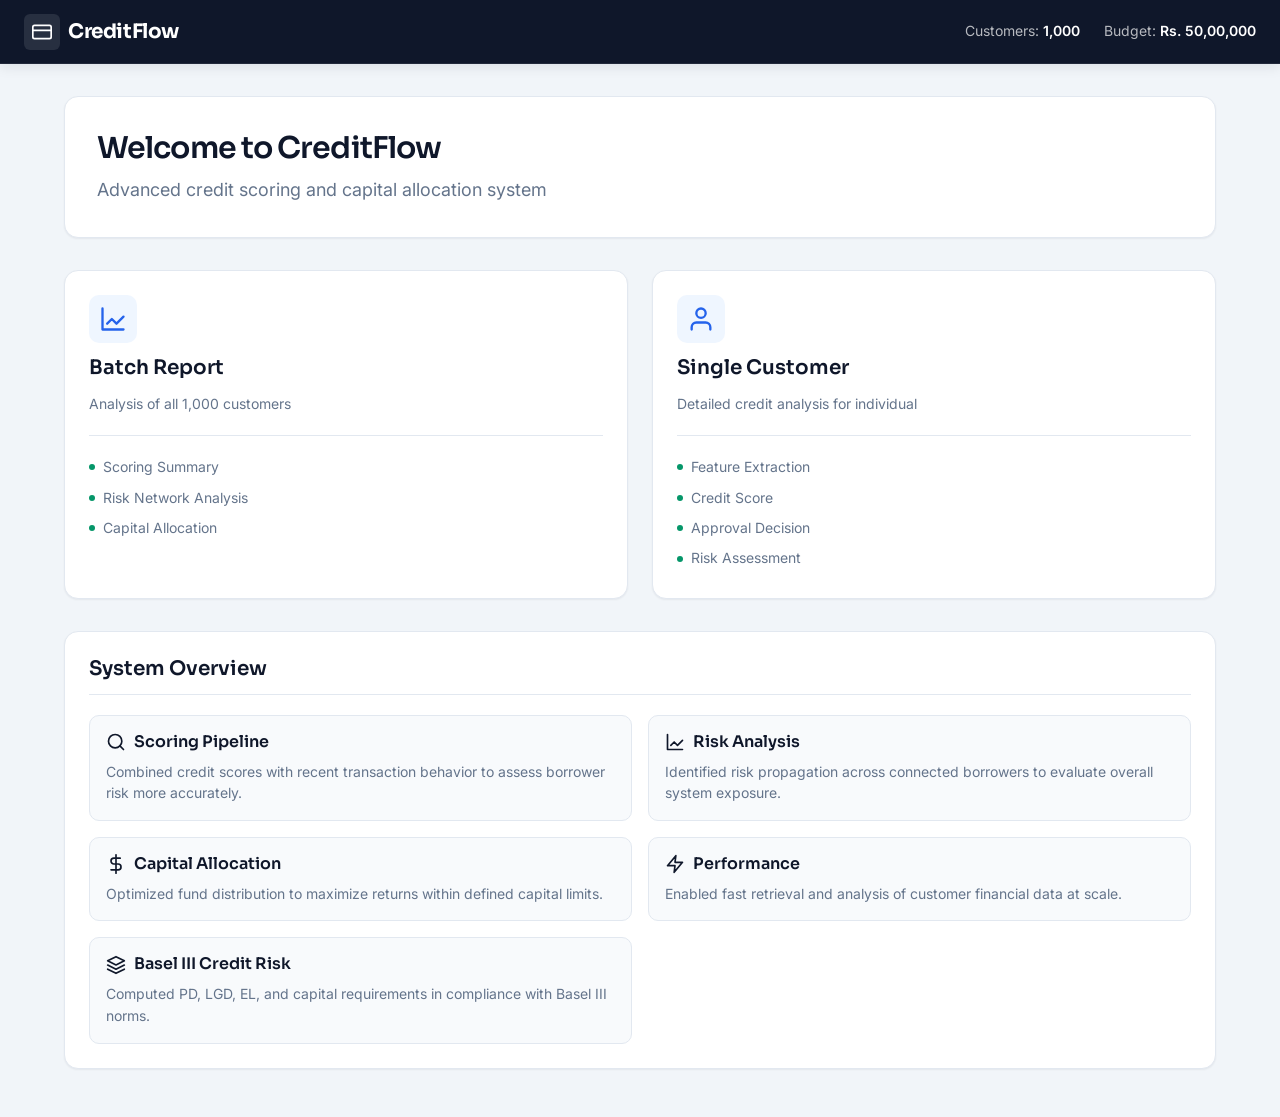
==== commit 83964a7a: "Update index.html" ====
--- a/frontend/index.html
+++ b/frontend/index.html
@@ -1,21 +1,22 @@
 <!DOCTYPE html>
 <html lang="en">
+
 <head>
     <meta charset="UTF-8">
     <meta name="viewport" content="width=device-width, initial-scale=1.0">
     <title>CreditFlow - Banking DSA Pipeline</title>
     <link rel="stylesheet" href="style.css">
 </head>
+
 <body>
     <div class="navbar">
         <div class="navbar-brand">
             <h1>
                 <span class="brand-icon" aria-hidden="true">
                     <svg class="icon" viewBox="0 0 24 24" fill="none" stroke="currentColor" stroke-width="2" stroke-linecap="round" stroke-linejoin="round"><rect x="1" y="4" width="22" height="16" rx="2"/><line x1="1" y1="10" x2="23" y2="10"/></svg>
-                </span>
-                CreditFlow
+                </span> CreditFlow
             </h1>
-            <span class="subtitle">Banking DSA Pipeline</span>
+
         </div>
         <div class="navbar-stats">
             <span class="stat-item">Customers: <strong>1,000</strong></span>
@@ -27,7 +28,7 @@
         <div class="dashboard">
             <div class="welcome-section">
                 <h2>Welcome to CreditFlow</h2>
-                <p>Advanced credit scoring and capital allocation system powered by DSA algorithms.</p>
+                <p>Advanced credit scoring and capital allocation system </p>
             </div>
 
             <div class="menu-grid">
@@ -39,7 +40,6 @@
                     <p>Analysis of all 1,000 customers</p>
                     <ul class="menu-features">
                         <li>Scoring Summary</li>
-                        <li>Segment Tree Queries</li>
                         <li>Risk Network Analysis</li>
                         <li>Capital Allocation</li>
                     </ul>
@@ -65,67 +65,44 @@
                 <div class="info-grid">
                     <div class="info-box">
                         <h4>
-                            <svg class="icon" viewBox="0 0 24 24" aria-hidden="true"><circle cx="11" cy="11" r="8"/><path d="m21 21-4.3-4.3"/></svg>
-                            Scoring Pipeline
+                            <svg class="icon" viewBox="0 0 24 24" aria-hidden="true"><circle cx="11" cy="11" r="8"/><path d="m21 21-4.3-4.3"/></svg> Scoring Pipeline
                         </h4>
-                        <p>CIBIL-weighted credit scoring with behavioral feature extraction using sliding window analysis on transaction history.</p>
+                        <p>Combined credit scores with recent transaction behavior to assess borrower risk more accurately.</p>
                     </div>
                     <div class="info-box">
                         <h4>
-                            <svg class="icon" viewBox="0 0 24 24" aria-hidden="true"><path d="M3 3v18h18"/><path d="M7 16l4-4 4 4 6-6"/></svg>
-                            Risk Analysis
+                            <svg class="icon" viewBox="0 0 24 24" aria-hidden="true"><path d="M3 3v18h18"/><path d="M7 16l4-4 4 4 6-6"/></svg> Risk Analysis
                         </h4>
-                        <p>Graph-based cascade detection and Union-Find clustering for systemic risk assessment across borrower networks.</p>
+                        <p>Identified risk propagation across connected borrowers to evaluate overall system exposure.</p>
                     </div>
                     <div class="info-box">
                         <h4>
-                            <svg class="icon" viewBox="0 0 24 24" aria-hidden="true"><line x1="12" y1="1" x2="12" y2="23"/><path d="M17 5H9.5a3.5 3.5 0 0 0 0 7h5a3.5 3.5 0 0 1 0 7H6"/></svg>
-                            Capital Allocation
+                            <svg class="icon" viewBox="0 0 24 24" aria-hidden="true"><line x1="12" y1="1" x2="12" y2="23"/><path d="M17 5H9.5a3.5 3.5 0 0 0 0 7h5a3.5 3.5 0 0 1 0 7H6"/></svg> Capital Allocation
                         </h4>
-                        <p>0/1 Knapsack dynamic programming to maximize expected revenue within capital budget constraints.</p>
+                        <p>Optimized fund distribution to maximize returns within defined capital limits.</p>
                     </div>
                     <div class="info-box">
                         <h4>
-                            <svg class="icon" viewBox="0 0 24 24" aria-hidden="true"><polygon points="13 2 3 14 12 14 11 22 21 10 12 10 13 2"/></svg>
-                            Performance
+                            <svg class="icon" viewBox="0 0 24 24" aria-hidden="true"><polygon points="13 2 3 14 12 14 11 22 21 10 12 10 13 2"/></svg> Performance
                         </h4>
-                        <p>Segment Tree and TreeMap for O(log n) range queries on 1,000 customer dataset.</p>
+                        <p>Enabled fast retrieval and analysis of customer financial data at scale.</p>
+                    </div>
+                    <div class="info-box">
+                        <h4>
+                            <svg class="icon" viewBox="0 0 24 24" aria-hidden="true">
+                                <path d="M12 2L2 7l10 5 10-5-10-5zM2 17l10 5 10-5M2 12l10 5 10-5"/>
+                            </svg> Basel III Credit Risk
+                        </h4>
+                        <p>Computed PD, LGD, EL, and capital requirements in compliance with Basel III norms.</p>
                     </div>
                 </div>
             </div>
 
-            <div class="dsa-section">
-                <h3>DSA Algorithms Used</h3>
-                <div class="dsa-list">
-                    <div class="dsa-item">
-                        <span class="dsa-tag">TreeMap</span>
-                        <span>Red-Black Tree for sorted score indexing and percentile queries</span>
-                    </div>
-                    <div class="dsa-item">
-                        <span class="dsa-tag">Deque</span>
-                        <span>Sliding window over transaction history for feature extraction</span>
-                    </div>
-                    <div class="dsa-item">
-                        <span class="dsa-tag">SegmentTree</span>
-                        <span>Range sum/max queries on credit limits O(log n)</span>
-                    </div>
-                    <div class="dsa-item">
-                        <span class="dsa-tag">Graph (BFS/DFS)</span>
-                        <span>Cascade detection and 3-color cycle detection</span>
-                    </div>
-                    <div class="dsa-item">
-                        <span class="dsa-tag">Union-Find</span>
-                        <span>Borrower clustering with path compression and union by rank</span>
-                    </div>
-                    <div class="dsa-item">
-                        <span class="dsa-tag">Knapsack DP</span>
-                        <span>0/1 optimization for capital allocation O(N×W)</span>
-                    </div>
-                </div>
-            </div>
+
         </div>
     </div>
 
     <script src="script.js"></script>
 </body>
+
 </html>
